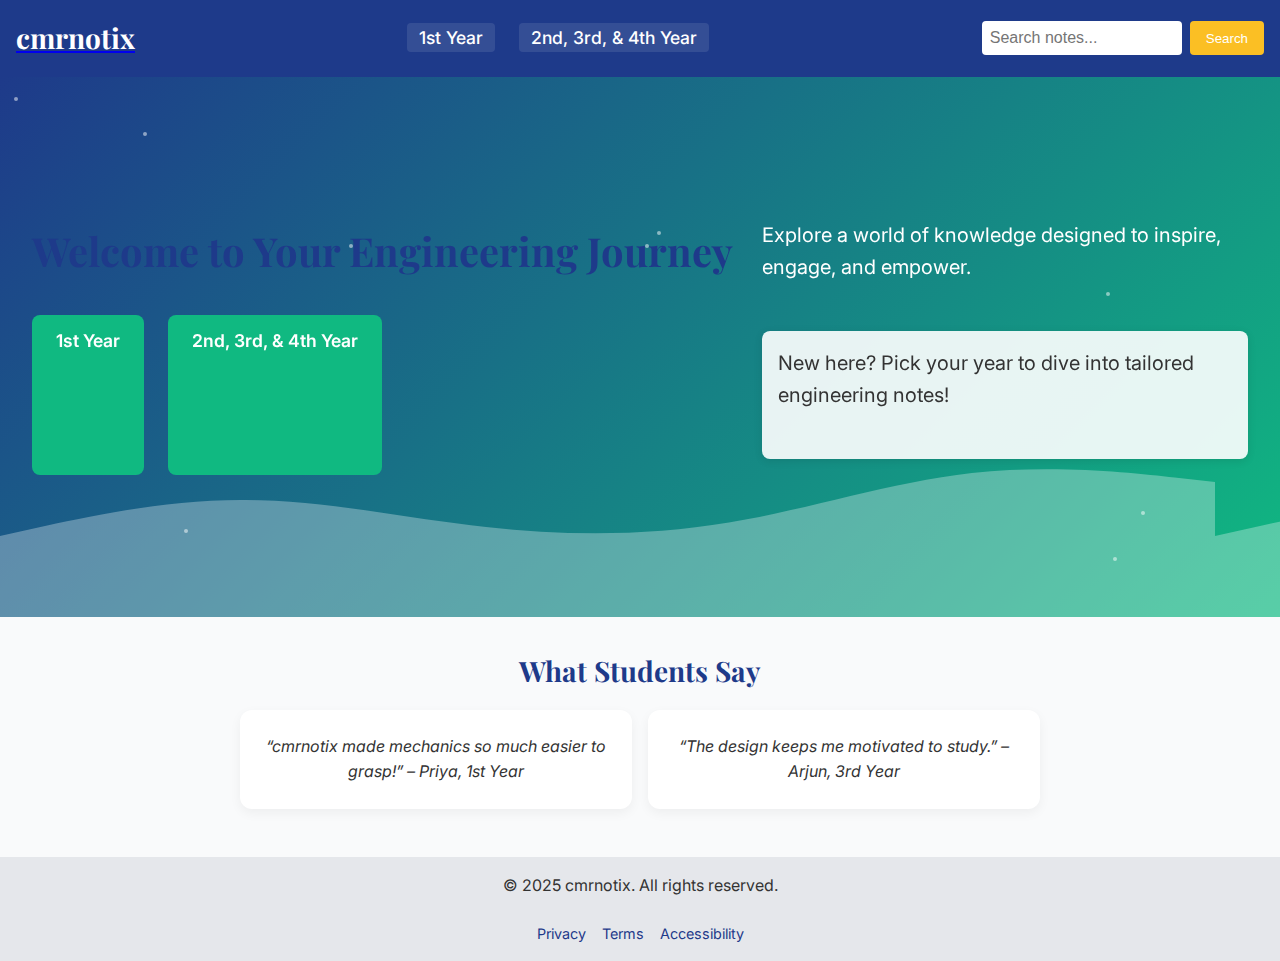
==== index.html @ 20c70fdb "Initial commit: add website files" ====
<!DOCTYPE html>
<html lang="en">
<head>
    <meta charset="UTF-8">
    <meta name="viewport" content="width=device-width, initial-scale=1.0">
    <meta name="description" content="cmrnotix: A revolutionary educational platform for engineering students.">
    <link href="https://fonts.googleapis.com/css2?family=Inter:wght@400;500;600&family=Playfair+Display:wght@400;700&display=swap" rel="stylesheet">
    <link rel="icon" href="/assets/images/favicon.ico" type="image/x-icon">
    <link rel="stylesheet" href="/css/styles.css">
    <title>cmrnotix - Engineering Education Reimagined</title>
</head>
<body>
    <!-- Header: Navigation hub with accessibility focus -->
    <header role="banner">
        <nav aria-label="Main navigation">
            <a href="/" class="logo" aria-label="cmrnotix homepage"><h1>cmrnotix</h1></a>
            <ul class="nav-menu">
                <li><a href="/firstyearnotes.html" aria-label="First Year Notes" class="highlight">1st Year</a></li>
                <li><a href="/upperyearsnotes.html" aria-label="Upper Years Notes" class="highlight">2nd, 3rd, & 4th Year</a></li>
            </ul>
            <form role="search" class="search-form">
                <input type="search" id="search" name="q" placeholder="Search notes..." aria-label="Search study notes" required>
                <button type="submit" aria-label="Submit search">Search</button>
            </form>
        </nav>
    </header>

    <!-- Main: Enhanced with dynamic wave and smart suggestions -->
    <main role="main">
        <section class="hero" aria-labelledby="hero-title">
            <div class="hero-wave" aria-hidden="true"></div> <!-- Dynamic wave effect -->
            <div class="hero-particles" aria-hidden="true"></div>
            <h2 id="hero-title" class="welcome-text">Welcome to Your Engineering Journey</h2>
            <p>Explore a world of knowledge designed to inspire, engage, and empower.</p>
            <div class="hero-cta">
                <a href="/firstyearnotes.html" class="btn primary-cta" aria-label="Start with First Year Notes" data-tooltip="Start here if you're new!">1st Year</a>
                <a href="/upperyearsnotes.html" class="btn primary-cta" aria-label="Explore Upper Years Notes" data-tooltip="Advanced resources await!">2nd, 3rd, & 4th Year</a>
            </div>
            <div class="onboarding-message" role="alert" aria-live="polite">
                <p>New here? Pick your year to dive into tailored engineering notes!</p>
                <span class="onboarding-progress" aria-hidden="true"></span>
            </div>
            <!-- Smart Suggestion -->
            <div class="smart-suggestion" role="complementary" aria-live="polite" style="display: none;">
                <p>Try starting with <a href="/mechanics.html">Mechanics</a> – a popular choice for 1st Year!</p>
            </div>
        </section>

        <section class="testimonials" aria-labelledby="testimonials-title">
            <h3 id="testimonials-title">What Students Say</h3>
            <ul class="testimonial-list">
                <li>“cmrnotix made mechanics so much easier to grasp!” – Priya, 1st Year</li>
                <li>“The design keeps me motivated to study.” – Arjun, 3rd Year</li>
            </ul>
        </section>
    </main>

    <!-- Footer: Trust-building essentials -->
    <footer role="contentinfo">
        <p>© 2025 cmrnotix. All rights reserved.</p>
        <ul class="footer-links">
            <li><a href="/privacy.html" aria-label="Privacy Policy">Privacy</a></li>
            <li><a href="/terms.html" aria-label="Terms of Service">Terms</a></li>
            <li><a href="/accessibility.html" aria-label="Accessibility Statement">Accessibility</a></li>
        </ul>
    </footer>

    <script src="/js/script.js" defer></script>
</body>
</html>
---- css/styles.css ----
/* Reset and Base Styles: Ensures clean slate across browsers */
* {
    margin: 0;
    padding: 0;
    box-sizing: border-box;
}

body {
    font-family: 'Inter', sans-serif;
    line-height: 1.6;
    color: #333;
    background-color: #F9FAFB;
}

/* Typography: Modern and hierarchical */
h1, h2, h3, h4 {
    font-family: 'Playfair Display', serif;
    color: #1E3A8A;
}

h1 { font-size: 2.5rem; }
h2 { font-size: 2rem; margin-bottom: 1rem; }
h3 { font-size: 1.5rem; margin-bottom: 0.75rem; }
p { font-size: 1rem; margin-bottom: 1.5rem; }

/* Color Scheme: Emotional and accessible */
:root {
    --primary: #1E3A8A; /* Deep blue: Trust, focus */
    --secondary: #FBBF24; /* Amber: Motivation, energy */
    --accent: #10B981; /* Green: Success, growth */
    --background: #F9FAFB; /* Light gray: Clean */
    --text: #333; /* Dark gray: Readability */
    --highlight: #E5E7EB; /* Subtle gray: Depth */
    --error: #EF4444; /* Red: Errors */
}

/* Header: Sticky nav with highlighted options */
header {
    background-color: var(--primary);
    color: white;
    padding: 1rem;
    position: sticky;
    top: 0;
    z-index: 10;
}

nav {
    display: flex;
    flex-direction: column;
    gap: 1rem;
    align-items: center;
}

.logo h1 {
    font-size: 1.75rem;
    color: white;
}

.nav-menu {
    list-style: none;
    display: flex;
    gap: 1.5rem;
}

.nav-menu a {
    color: white;
    text-decoration: none;
    font-weight: 500;
    transition: color 0.3s ease;
}

.nav-menu a:hover,
.nav-menu a.active {
    color: var(--secondary);
}

.nav-menu a.highlight {
    font-size: 1.1rem;
    padding: 0.25rem 0.75rem;
    border-radius: 4px;
    background-color: rgba(255, 255, 255, 0.1);
}

.search-form {
    display: flex;
    gap: 0.5rem;
}

.search-form input {
    padding: 0.5rem;
    border: none;
    border-radius: 4px;
    font-size: 1rem;
    width: 100%;
    max-width: 200px;
}

.search-form button {
    padding: 0.5rem 1rem;
    background-color: var(--secondary);
    color: white;
    border: none;
    border-radius: 4px;
    cursor: pointer;
    transition: background-color 0.3s ease;
}

.search-form button:hover {
    background-color: #D97706;
}

/* Hero Section: Dynamic wave and particles */
.hero {
    padding: 3rem 1rem;
    background: linear-gradient(135deg, var(--primary) 0%, var(--accent) 100%);
    color: white;
    position: relative;
    overflow: hidden;
    min-height: 60vh;
    display: grid;
    grid-template-columns: 1fr;
    align-content: center;
    text-align: center;
    will-change: transform;
}

.hero-wave {
    position: absolute;
    bottom: 0;
    left: 0;
    width: 100%;
    height: 50%;
    background: url('data:image/svg+xml,<svg xmlns="http://www.w3.org/2000/svg" viewBox="0 0 1440 320"><path fill="rgba(255,255,255,0.3)" d="M0,224L48,213.3C96,203,192,181,288,181.3C384,181,480,203,576,213.3C672,224,768,224,864,208C960,192,1056,160,1152,149.3C1248,139,1344,149,1392,154.7L1440,160L1440,320L1392,320C1344,320,1248,320,1152,320C1056,320,960,320,864,320C768,320,672,320,576,320C480,320,384,320,288,320C192,320,96,320,48,320L0,320Z"></path></svg>') repeat-x;
    animation: waveFlow 10s infinite linear;
    z-index: 0;
    will-change: background-position;
}

.hero-particles {
    position: absolute;
    top: 0;
    left: 0;
    width: 100%;
    height: 100%;
    pointer-events: none;
    z-index: 0;
}

.hero h2.welcome-text {
    font-size: 2.5rem;
    position: relative;
    z-index: 1;
    margin-bottom: 1rem;
    animation: welcomeFade 1.5s ease-in-out;
}

.hero p {
    font-size: 1.25rem;
    max-width: 600px;
    margin: 0 auto 2rem;
    position: relative;
    z-index: 1;
}

.hero-cta {
    display: flex;
    gap: 1.5rem;
    justify-content: center;
    position: relative;
    z-index: 1;
}

.btn {
    padding: 0.75rem 1.5rem;
    background-color: var(--secondary);
    color: white;
    text-decoration: none;
    border-radius: 8px;
    font-weight: 600;
    transition: transform 0.2s ease, background-color 0.3s ease, box-shadow 0.3s ease;
    position: relative;
}

.btn.primary-cta {
    background-color: var(--accent);
    font-size: 1.1rem;
}

.btn:hover {
    transform: translateY(-4px);
    background-color: #D97706;
    box-shadow: 0 4px 12px rgba(0, 0, 0, 0.2);
}

.btn[data-tooltip]::after {
    content: attr(data-tooltip);
    position: absolute;
    bottom: 120%;
    left: 50%;
    transform: translateX(-50%);
    background-color: var(--primary);
    color: white;
    padding: 0.5rem 1rem;
    border-radius: 4px;
    font-size: 0.9rem;
    white-space: nowrap;
    opacity: 0;
    visibility: hidden;
    transition: opacity 0.3s ease;
}

.btn:hover[data-tooltip]::after {
    opacity: 1;
    visibility: visible;
}

/* Onboarding and Smart Suggestion */
.onboarding-message {
    background-color: rgba(255, 255, 255, 0.9);
    color: var(--text);
    padding: 1rem;
    border-radius: 8px;
    max-width: 500px;
    margin: 1rem auto;
    box-shadow: 0 2px 8px rgba(0, 0, 0, 0.1);
    animation: slideUp 0.5s ease-out;
    transition: opacity 0.3s ease;
    position: relative;
}

.onboarding-progress {
    display: block;
    height: 4px;
    background-color: var(--accent);
    position: absolute;
    bottom: 0;
    left: 0;
    animation: progressBar 3s linear forwards;
}

.smart-suggestion {
    background-color: var(--highlight);
    color: var(--text);
    padding: 1rem;
    border-radius: 8px;
    max-width: 500px;
    margin: 1rem auto;
    box-shadow: 0 2px 8px rgba(0, 0, 0, 0.1);
    animation: fadeIn 0.5s ease-in;
}

.smart-suggestion a {
    color: var(--primary);
    text-decoration: underline;
}

/* Notes Pages */
.notes-intro,
.subject-intro {
    padding: 2rem 1rem;
    text-align: center;
    background-color: var(--highlight);
    border-bottom: 1px solid #D1D5DB;
}

.breadcrumbs {
    list-style: none;
    display: flex;
    gap: 0.5rem;
    justify-content: center;
    font-size: 0.9rem;
    color: var(--text);
}

.breadcrumbs a {
    color: var(--primary);
    text-decoration: none;
}

.breadcrumbs a:hover {
    text-decoration: underline;
}

.subject-list,
.chapter-list {
    padding: 2rem 1rem;
    max-width: 1200px;
    margin: 0 auto;
}

.subjects,
.chapters {
    list-style: none;
    display: grid;
    gap: 1.5rem;
}

.subjects li {
    opacity: 0;
    transform: translateY(20px);
    animation: slideUp 0.5s ease-out forwards;
}

.subjects a {
    display: block;
    padding: 1.5rem;
    background-color: white;
    border-radius: 12px;
    text-decoration: none;
    color: var(--primary);
    font-weight: 500;
    box-shadow: 0 4px 12px rgba(0, 0, 0, 0.05);
    transition: transform 0.3s ease, box-shadow 0.3s ease;
}

.subjects a:hover {
    transform: translateY(-6px);
    box-shadow: 0 8px 20px rgba(0, 0, 0, 0.1);
}

.chapters li {
    opacity: 0;
    transform: translateY(20px);
    animation: slideUp 0.5s ease-out forwards;
    background-color: white;
    padding: 1.5rem;
    border-radius: 12px;
    box-shadow: 0 4px 12px rgba(0, 0, 0, 0.05);
    transition: transform 0.3s ease;
}

.chapters li:hover {
    transform: translateY(-4px);
}

.chapter-actions {
    display: flex;
    gap: 1rem;
    margin-top: 1rem;
}

.chapter-actions a {
    padding: 0.5rem 1.25rem;
    text-decoration: none;
    border-radius: 6px;
    font-weight: 500;
    transition: opacity 0.3s ease;
}

.chapter-actions a:first-child {
    background-color: var(--accent);
    color: white;
}

.chapter-actions a:last-child {
    background-color: var(--primary);
    color: white;
}

.chapter-actions a:hover {
    opacity: 0.85;
}

/* Error Message */
.error-message {
    background-color: #FEE2E2;
    color: var(--error);
    padding: 1rem;
    border-radius: 8px;
    margin-top: 1rem;
    text-align: center;
    animation: fadeIn 0.5s ease-in;
}

/* Testimonials */
.testimonials {
    padding: 2rem 1rem;
    background-color: var(--background);
    text-align: center;
}

.testimonial-list {
    list-style: none;
    max-width: 800px;
    margin: 1rem auto;
    display: grid;
    gap: 1rem;
}

.testimonial-list li {
    background-color: white;
    padding: 1.5rem;
    border-radius: 12px;
    box-shadow: 0 4px 12px rgba(0, 0, 0, 0.05);
    font-style: italic;
}

/* Footer */
footer {
    background-color: var(--highlight);
    padding: 1rem;
    text-align: center;
    font-size: 0.9rem;
}

.footer-links {
    list-style: none;
    display: flex;
    gap: 1rem;
    justify-content: center;
    margin-top: 0.5rem;
}

.footer-links a {
    color: var(--primary);
    text-decoration: none;
}

.footer-links a:hover {
    text-decoration: underline;
}

/* Animations */
@keyframes fadeIn {
    from { opacity: 0; }
    to { opacity: 1; }
}

@keyframes slideUp {
    from { transform: translateY(20px); opacity: 0; }
    to { transform: translateY(0); opacity: 1; }
}

@keyframes welcomeFade {
    from { opacity: 0; transform: scale(0.95); }
    to { opacity: 1; transform: scale(1); }
}

@keyframes progressBar {
    from { width: 0; }
    to { width: 100%; }
}

@keyframes waveFlow {
    from { background-position: 0 0; }
    to { background-position: 1440px 0; }
}

.subjects li:nth-child(1) { animation-delay: 0.1s; }
.subjects li:nth-child(2) { animation-delay: 0.2s; }
.subjects li:nth-child(3) { animation-delay: 0.3s; }
.chapters li:nth-child(1) { animation-delay: 0.1s; }
.chapters li:nth-child(2) { animation-delay: 0.2s; }

/* Responsive Design */
@media (min-width: 768px) {
    nav {
        flex-direction: row;
        justify-content: space-between;
    }
    h1 { font-size: 3rem; }
    h2 { font-size: 2.5rem; }
    h3 { font-size: 1.75rem; }
    .hero {
        padding: 5rem 2rem;
        grid-template-columns: 3fr 2fr;
        text-align: left;
    }
    .hero h2 { font-size: 3rem; }
    .hero-cta { justify-content: flex-start; }
    .subjects { grid-template-columns: repeat(2, 1fr); }
    .chapters { grid-template-columns: 1fr; }
    .testimonial-list { grid-template-columns: repeat(2, 1fr); }
}

@media (min-width: 1024px) {
    .subjects { grid-template-columns: repeat(3, 1fr); }
    .chapters { grid-template-columns: repeat(2, 1fr); }
}

/* Performance Optimization */
img {
    max-width: 100%;
    height: auto;
}

.particle {
    position: absolute;
    width: 4px;
    height: 4px;
    background-color: rgba(255, 255, 255, 0.5);
    border-radius: 50%;
    animation: float infinite linear;
}

@keyframes float {
    0% { transform: translateY(0); opacity: 0.5; }
    50% { opacity: 1; }
    100% { transform: translateY(-100vh); opacity: 0.5; }
}
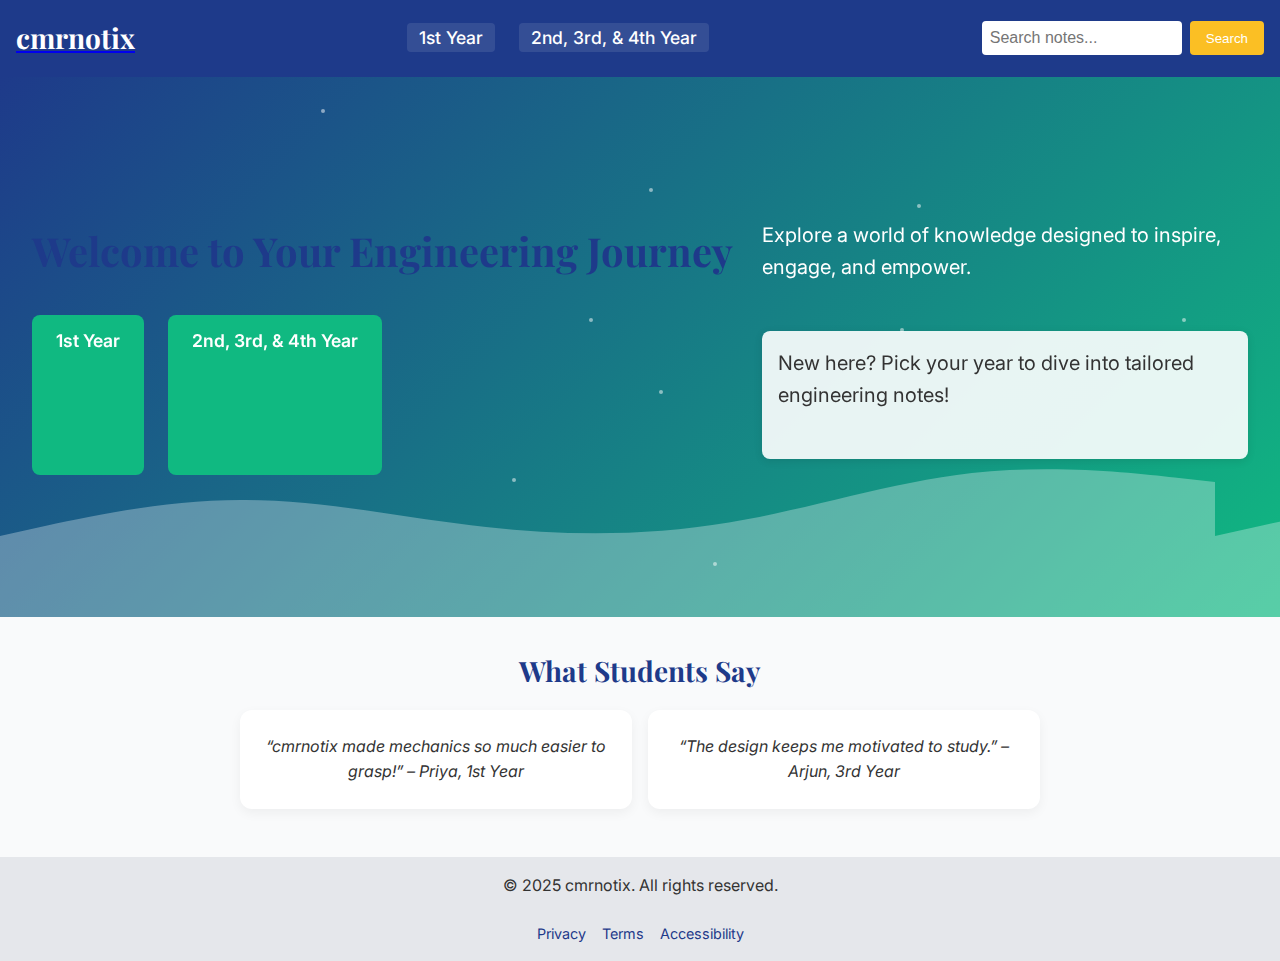
==== commit fc2e31ec: "Recorrection of files" ====
--- a/index.html
+++ b/index.html
@@ -6,7 +6,7 @@
     <meta name="description" content="cmrnotix: A revolutionary educational platform for engineering students.">
     <link href="https://fonts.googleapis.com/css2?family=Inter:wght@400;500;600&family=Playfair+Display:wght@400;700&display=swap" rel="stylesheet">
     <link rel="icon" href="/assets/images/favicon.ico" type="image/x-icon">
-    <link rel="stylesheet" href="/css/styles.css">
+    <link rel="stylesheet" href="styles.css">
     <title>cmrnotix - Engineering Education Reimagined</title>
 </head>
 <body>
@@ -65,6 +65,6 @@
         </ul>
     </footer>
 
-    <script src="/js/script.js" defer></script>
+    <script src="script.js" defer></script>
 </body>
 </html>--- a/styles.css
+++ b/styles.css
@@ -0,0 +1,500 @@
+/* Reset and Base Styles: Ensures clean slate across browsers */
+* {
+    margin: 0;
+    padding: 0;
+    box-sizing: border-box;
+}
+
+body {
+    font-family: 'Inter', sans-serif;
+    line-height: 1.6;
+    color: #333;
+    background-color: #F9FAFB;
+}
+
+/* Typography: Modern and hierarchical */
+h1, h2, h3, h4 {
+    font-family: 'Playfair Display', serif;
+    color: #1E3A8A;
+}
+
+h1 { font-size: 2.5rem; }
+h2 { font-size: 2rem; margin-bottom: 1rem; }
+h3 { font-size: 1.5rem; margin-bottom: 0.75rem; }
+p { font-size: 1rem; margin-bottom: 1.5rem; }
+
+/* Color Scheme: Emotional and accessible */
+:root {
+    --primary: #1E3A8A; /* Deep blue: Trust, focus */
+    --secondary: #FBBF24; /* Amber: Motivation, energy */
+    --accent: #10B981; /* Green: Success, growth */
+    --background: #F9FAFB; /* Light gray: Clean */
+    --text: #333; /* Dark gray: Readability */
+    --highlight: #E5E7EB; /* Subtle gray: Depth */
+    --error: #EF4444; /* Red: Errors */
+}
+
+/* Header: Sticky nav with highlighted options */
+header {
+    background-color: var(--primary);
+    color: white;
+    padding: 1rem;
+    position: sticky;
+    top: 0;
+    z-index: 10;
+}
+
+nav {
+    display: flex;
+    flex-direction: column;
+    gap: 1rem;
+    align-items: center;
+}
+
+.logo h1 {
+    font-size: 1.75rem;
+    color: white;
+}
+
+.nav-menu {
+    list-style: none;
+    display: flex;
+    gap: 1.5rem;
+}
+
+.nav-menu a {
+    color: white;
+    text-decoration: none;
+    font-weight: 500;
+    transition: color 0.3s ease;
+}
+
+.nav-menu a:hover,
+.nav-menu a.active {
+    color: var(--secondary);
+}
+
+.nav-menu a.highlight {
+    font-size: 1.1rem;
+    padding: 0.25rem 0.75rem;
+    border-radius: 4px;
+    background-color: rgba(255, 255, 255, 0.1);
+}
+
+.search-form {
+    display: flex;
+    gap: 0.5rem;
+}
+
+.search-form input {
+    padding: 0.5rem;
+    border: none;
+    border-radius: 4px;
+    font-size: 1rem;
+    width: 100%;
+    max-width: 200px;
+}
+
+.search-form button {
+    padding: 0.5rem 1rem;
+    background-color: var(--secondary);
+    color: white;
+    border: none;
+    border-radius: 4px;
+    cursor: pointer;
+    transition: background-color 0.3s ease;
+}
+
+.search-form button:hover {
+    background-color: #D97706;
+}
+
+/* Hero Section: Dynamic wave and particles */
+.hero {
+    padding: 3rem 1rem;
+    background: linear-gradient(135deg, var(--primary) 0%, var(--accent) 100%);
+    color: white;
+    position: relative;
+    overflow: hidden;
+    min-height: 60vh;
+    display: grid;
+    grid-template-columns: 1fr;
+    align-content: center;
+    text-align: center;
+    will-change: transform;
+}
+
+.hero-wave {
+    position: absolute;
+    bottom: 0;
+    left: 0;
+    width: 100%;
+    height: 50%;
+    background: url('data:image/svg+xml,<svg xmlns="http://www.w3.org/2000/svg" viewBox="0 0 1440 320"><path fill="rgba(255,255,255,0.3)" d="M0,224L48,213.3C96,203,192,181,288,181.3C384,181,480,203,576,213.3C672,224,768,224,864,208C960,192,1056,160,1152,149.3C1248,139,1344,149,1392,154.7L1440,160L1440,320L1392,320C1344,320,1248,320,1152,320C1056,320,960,320,864,320C768,320,672,320,576,320C480,320,384,320,288,320C192,320,96,320,48,320L0,320Z"></path></svg>') repeat-x;
+    animation: waveFlow 10s infinite linear;
+    z-index: 0;
+    will-change: background-position;
+}
+
+.hero-particles {
+    position: absolute;
+    top: 0;
+    left: 0;
+    width: 100%;
+    height: 100%;
+    pointer-events: none;
+    z-index: 0;
+}
+
+.hero h2.welcome-text {
+    font-size: 2.5rem;
+    position: relative;
+    z-index: 1;
+    margin-bottom: 1rem;
+    animation: welcomeFade 1.5s ease-in-out;
+}
+
+.hero p {
+    font-size: 1.25rem;
+    max-width: 600px;
+    margin: 0 auto 2rem;
+    position: relative;
+    z-index: 1;
+}
+
+.hero-cta {
+    display: flex;
+    gap: 1.5rem;
+    justify-content: center;
+    position: relative;
+    z-index: 1;
+}
+
+.btn {
+    padding: 0.75rem 1.5rem;
+    background-color: var(--secondary);
+    color: white;
+    text-decoration: none;
+    border-radius: 8px;
+    font-weight: 600;
+    transition: transform 0.2s ease, background-color 0.3s ease, box-shadow 0.3s ease;
+    position: relative;
+}
+
+.btn.primary-cta {
+    background-color: var(--accent);
+    font-size: 1.1rem;
+}
+
+.btn:hover {
+    transform: translateY(-4px);
+    background-color: #D97706;
+    box-shadow: 0 4px 12px rgba(0, 0, 0, 0.2);
+}
+
+.btn[data-tooltip]::after {
+    content: attr(data-tooltip);
+    position: absolute;
+    bottom: 120%;
+    left: 50%;
+    transform: translateX(-50%);
+    background-color: var(--primary);
+    color: white;
+    padding: 0.5rem 1rem;
+    border-radius: 4px;
+    font-size: 0.9rem;
+    white-space: nowrap;
+    opacity: 0;
+    visibility: hidden;
+    transition: opacity 0.3s ease;
+}
+
+.btn:hover[data-tooltip]::after {
+    opacity: 1;
+    visibility: visible;
+}
+
+/* Onboarding and Smart Suggestion */
+.onboarding-message {
+    background-color: rgba(255, 255, 255, 0.9);
+    color: var(--text);
+    padding: 1rem;
+    border-radius: 8px;
+    max-width: 500px;
+    margin: 1rem auto;
+    box-shadow: 0 2px 8px rgba(0, 0, 0, 0.1);
+    animation: slideUp 0.5s ease-out;
+    transition: opacity 0.3s ease;
+    position: relative;
+}
+
+.onboarding-progress {
+    display: block;
+    height: 4px;
+    background-color: var(--accent);
+    position: absolute;
+    bottom: 0;
+    left: 0;
+    animation: progressBar 3s linear forwards;
+}
+
+.smart-suggestion {
+    background-color: var(--highlight);
+    color: var(--text);
+    padding: 1rem;
+    border-radius: 8px;
+    max-width: 500px;
+    margin: 1rem auto;
+    box-shadow: 0 2px 8px rgba(0, 0, 0, 0.1);
+    animation: fadeIn 0.5s ease-in;
+}
+
+.smart-suggestion a {
+    color: var(--primary);
+    text-decoration: underline;
+}
+
+/* Notes Pages */
+.notes-intro,
+.subject-intro {
+    padding: 2rem 1rem;
+    text-align: center;
+    background-color: var(--highlight);
+    border-bottom: 1px solid #D1D5DB;
+}
+
+.breadcrumbs {
+    list-style: none;
+    display: flex;
+    gap: 0.5rem;
+    justify-content: center;
+    font-size: 0.9rem;
+    color: var(--text);
+}
+
+.breadcrumbs a {
+    color: var(--primary);
+    text-decoration: none;
+}
+
+.breadcrumbs a:hover {
+    text-decoration: underline;
+}
+
+.subject-list,
+.chapter-list {
+    padding: 2rem 1rem;
+    max-width: 1200px;
+    margin: 0 auto;
+}
+
+.subjects,
+.chapters {
+    list-style: none;
+    display: grid;
+    gap: 1.5rem;
+}
+
+.subjects li {
+    opacity: 0;
+    transform: translateY(20px);
+    animation: slideUp 0.5s ease-out forwards;
+}
+
+.subjects a {
+    display: block;
+    padding: 1.5rem;
+    background-color: white;
+    border-radius: 12px;
+    text-decoration: none;
+    color: var(--primary);
+    font-weight: 500;
+    box-shadow: 0 4px 12px rgba(0, 0, 0, 0.05);
+    transition: transform 0.3s ease, box-shadow 0.3s ease;
+}
+
+.subjects a:hover {
+    transform: translateY(-6px);
+    box-shadow: 0 8px 20px rgba(0, 0, 0, 0.1);
+}
+
+.chapters li {
+    opacity: 0;
+    transform: translateY(20px);
+    animation: slideUp 0.5s ease-out forwards;
+    background-color: white;
+    padding: 1.5rem;
+    border-radius: 12px;
+    box-shadow: 0 4px 12px rgba(0, 0, 0, 0.05);
+    transition: transform 0.3s ease;
+}
+
+.chapters li:hover {
+    transform: translateY(-4px);
+}
+
+.chapter-actions {
+    display: flex;
+    gap: 1rem;
+    margin-top: 1rem;
+}
+
+.chapter-actions a {
+    padding: 0.5rem 1.25rem;
+    text-decoration: none;
+    border-radius: 6px;
+    font-weight: 500;
+    transition: opacity 0.3s ease;
+}
+
+.chapter-actions a:first-child {
+    background-color: var(--accent);
+    color: white;
+}
+
+.chapter-actions a:last-child {
+    background-color: var(--primary);
+    color: white;
+}
+
+.chapter-actions a:hover {
+    opacity: 0.85;
+}
+
+/* Error Message */
+.error-message {
+    background-color: #FEE2E2;
+    color: var(--error);
+    padding: 1rem;
+    border-radius: 8px;
+    margin-top: 1rem;
+    text-align: center;
+    animation: fadeIn 0.5s ease-in;
+}
+
+/* Testimonials */
+.testimonials {
+    padding: 2rem 1rem;
+    background-color: var(--background);
+    text-align: center;
+}
+
+.testimonial-list {
+    list-style: none;
+    max-width: 800px;
+    margin: 1rem auto;
+    display: grid;
+    gap: 1rem;
+}
+
+.testimonial-list li {
+    background-color: white;
+    padding: 1.5rem;
+    border-radius: 12px;
+    box-shadow: 0 4px 12px rgba(0, 0, 0, 0.05);
+    font-style: italic;
+}
+
+/* Footer */
+footer {
+    background-color: var(--highlight);
+    padding: 1rem;
+    text-align: center;
+    font-size: 0.9rem;
+}
+
+.footer-links {
+    list-style: none;
+    display: flex;
+    gap: 1rem;
+    justify-content: center;
+    margin-top: 0.5rem;
+}
+
+.footer-links a {
+    color: var(--primary);
+    text-decoration: none;
+}
+
+.footer-links a:hover {
+    text-decoration: underline;
+}
+
+/* Animations */
+@keyframes fadeIn {
+    from { opacity: 0; }
+    to { opacity: 1; }
+}
+
+@keyframes slideUp {
+    from { transform: translateY(20px); opacity: 0; }
+    to { transform: translateY(0); opacity: 1; }
+}
+
+@keyframes welcomeFade {
+    from { opacity: 0; transform: scale(0.95); }
+    to { opacity: 1; transform: scale(1); }
+}
+
+@keyframes progressBar {
+    from { width: 0; }
+    to { width: 100%; }
+}
+
+@keyframes waveFlow {
+    from { background-position: 0 0; }
+    to { background-position: 1440px 0; }
+}
+
+.subjects li:nth-child(1) { animation-delay: 0.1s; }
+.subjects li:nth-child(2) { animation-delay: 0.2s; }
+.subjects li:nth-child(3) { animation-delay: 0.3s; }
+.chapters li:nth-child(1) { animation-delay: 0.1s; }
+.chapters li:nth-child(2) { animation-delay: 0.2s; }
+
+/* Responsive Design */
+@media (min-width: 768px) {
+    nav {
+        flex-direction: row;
+        justify-content: space-between;
+    }
+    h1 { font-size: 3rem; }
+    h2 { font-size: 2.5rem; }
+    h3 { font-size: 1.75rem; }
+    .hero {
+        padding: 5rem 2rem;
+        grid-template-columns: 3fr 2fr;
+        text-align: left;
+    }
+    .hero h2 { font-size: 3rem; }
+    .hero-cta { justify-content: flex-start; }
+    .subjects { grid-template-columns: repeat(2, 1fr); }
+    .chapters { grid-template-columns: 1fr; }
+    .testimonial-list { grid-template-columns: repeat(2, 1fr); }
+}
+
+@media (min-width: 1024px) {
+    .subjects { grid-template-columns: repeat(3, 1fr); }
+    .chapters { grid-template-columns: repeat(2, 1fr); }
+}
+
+/* Performance Optimization */
+img {
+    max-width: 100%;
+    height: auto;
+}
+
+.particle {
+    position: absolute;
+    width: 4px;
+    height: 4px;
+    background-color: rgba(255, 255, 255, 0.5);
+    border-radius: 50%;
+    animation: float infinite linear;
+}
+
+@keyframes float {
+    0% { transform: translateY(0); opacity: 0.5; }
+    50% { opacity: 1; }
+    100% { transform: translateY(-100vh); opacity: 0.5; }
+}